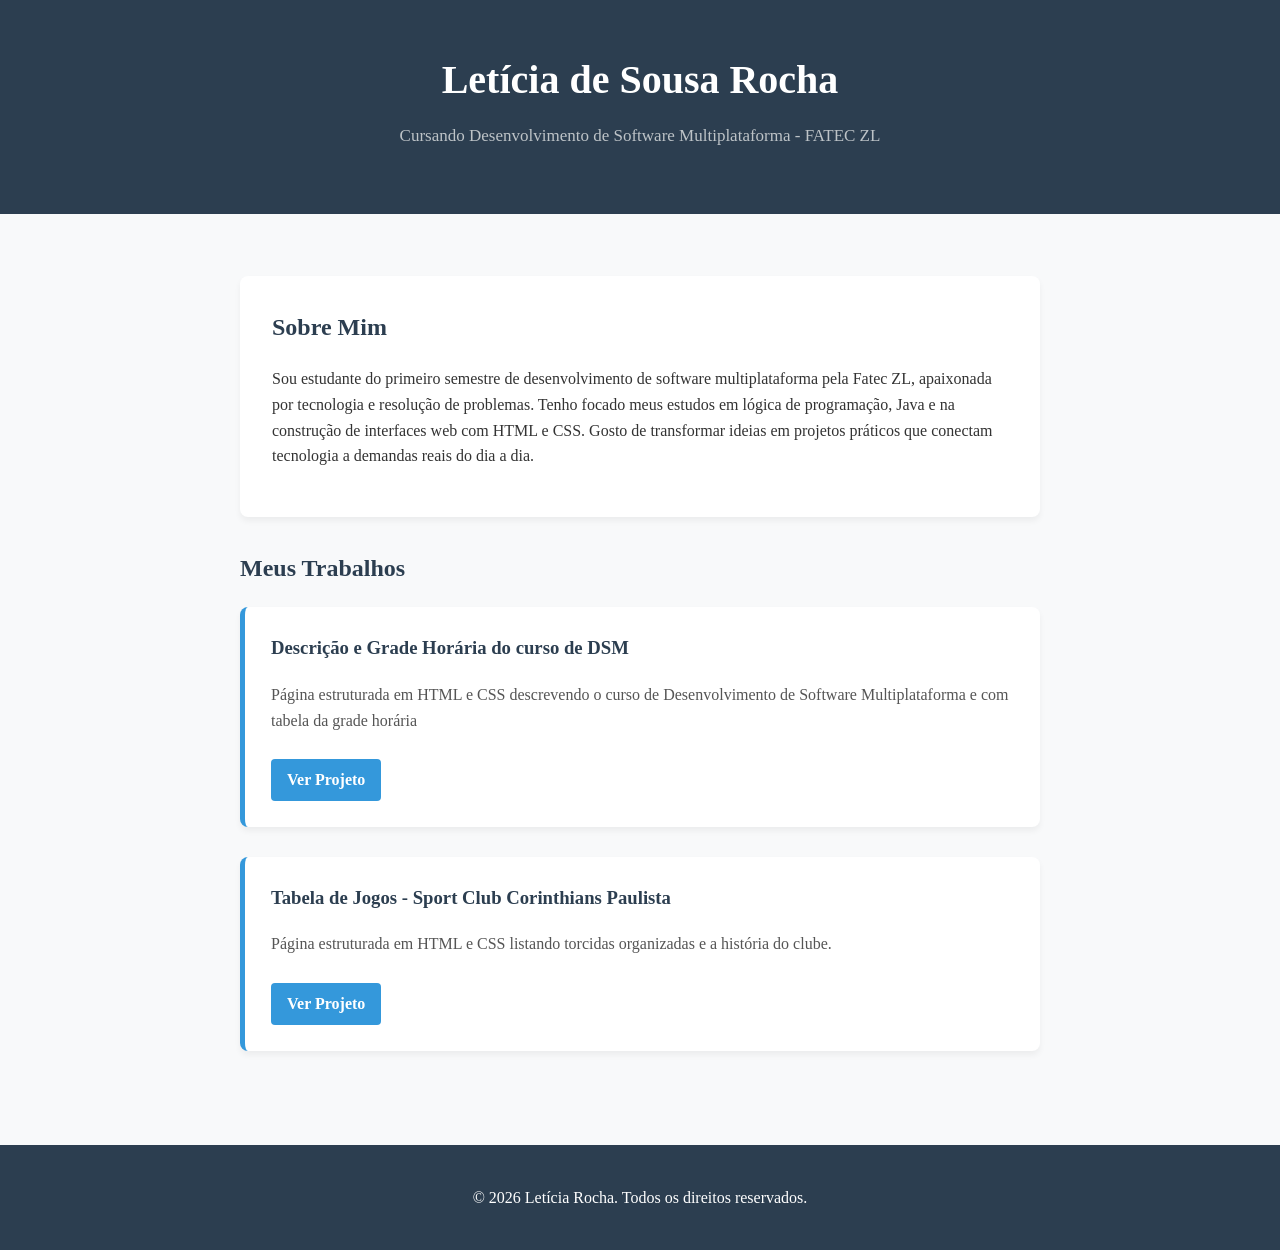
==== index.html @ a0756379 "Add files via upload" ====
<!DOCTYPE html>
<html lang="pt-BR">
<head>
    <meta charset="UTF-8">
    <meta name="viewport" content="width=device-width, initial-scale=1.0">
    <link rel="stylesheet" href="style.css">
    <title>Portfólio | Leticia Rocha</title>
  
</head>

<body>

    <header>
        <h1>Letícia de Sousa Rocha</h1>
        <p>Cursando Desenvolvimento de Software Multiplataforma - FATEC ZL</p>
    </header>

    <main class="container">
        
        <section class="sobre">
            <h2>Sobre Mim</h2>
            <p>Sou estudante do primeiro semestre de desenvolvimento de software multiplataforma pela Fatec ZL, apaixonada por tecnologia e resolução de problemas. Tenho focado meus estudos em lógica de programação, Java e na construção de interfaces web com HTML e CSS. Gosto de transformar ideias em projetos práticos que conectam tecnologia a demandas reais do dia a dia.</p>
        </section>

        <section class="projetos">
            <h2>Meus Trabalhos</h2>
            
            <div class="grid-projetos">

                <div class="projeto-card">
                    <h3>Descrição e Grade Horária do curso de DSM</h3>
                    <p>Página estruturada em HTML e CSS descrevendo o curso de Desenvolvimento de Software Multiplataforma e com tabela da grade horária</p>
                    <a href="horarios_dsm/Site_fatec/index.html" class="link-projeto" target="_blank">Ver Projeto</a>
                </div>

                <div class="projeto-card">
                    <h3>Tabela de Jogos - Sport Club Corinthians Paulista</h3>
                    <p>Página estruturada em HTML e CSS listando torcidas organizadas e a história do clube.</p>
                    <a href="tabela_corinthians/index.html" class="link-projeto" target="_blank">Ver Projeto</a>
                </div>
            </div>
        </section>

    </main>

    <footer>
        <p>&copy; 2026 Letícia Rocha. Todos os direitos reservados.</p>
    </footer>

</body>
</html>
---- style.css ----
body {
            font-family: 'Segoe UI', Tahoma;
            margin: 0;
            padding: 0;
            background-color: #f8f9fa;
            color: #333;
            line-height: 1.6;
        }


        header {
            background-color: #2c3e50;
            color: #ffffff;
            padding: 48px 16px;
            text-align: center;
        }

        header h1 {
            margin: 0;
            font-size: 2.5rem;
        }

        header p {
            font-size: 17px;
            margin-top: 10px;
            color: #bdc3c7;
        }

        .container {
            max-width: 800px;
            margin: 0 auto;
            padding: 62px 16px;
        }

        .sobre {
            background: #ffffff;
            padding: 32px;
            border-radius: 8px;
            box-shadow: 0 4px 6px rgba(0, 0, 0, 0.05);
            margin-bottom: 32px;
        }

        .sobre h2 {
            margin-top: 0;
            color: #2c3e50;

        }

        .projetos h2 {
            color: #2c3e50;
            margin-bottom: 20px;
        }

        .grid-projetos {
            display: flex;
            flex-direction: column;
            gap: 30px;
        }

        .projeto-card {
            background: #ffffff;
            padding: 26px;
            border-radius: 8px;
            box-shadow: 0 4px 6px rgba(0, 0, 0, 0.05);
            border-left: 5px solid #3498db;
            transition: transform 0.2s ease;
        }

        .projeto-card:hover {
            transform: translateY(-3px);
        }

        .projeto-card h3 {
            margin-top: 0;
            color: #2c3e50;
        }

        .projeto-card p {
            color: #555;
        }



        .link-projeto {
            display: inline-block;
            margin-top: 10px;
            padding: 8px 16px;
            background-color: #3498db;
            color: #ffffff;
            text-decoration: none;
            border-radius: 4px;
            font-weight: bold;
            transition: background 0.3s;
        }

        .link-projeto:hover {
            background-color: #2980b9;
        }

        footer {
            text-align: center;
            padding: 1.5rem;
            background-color: #2c3e50;
            color: white;
            margin-top: 32px;
        }
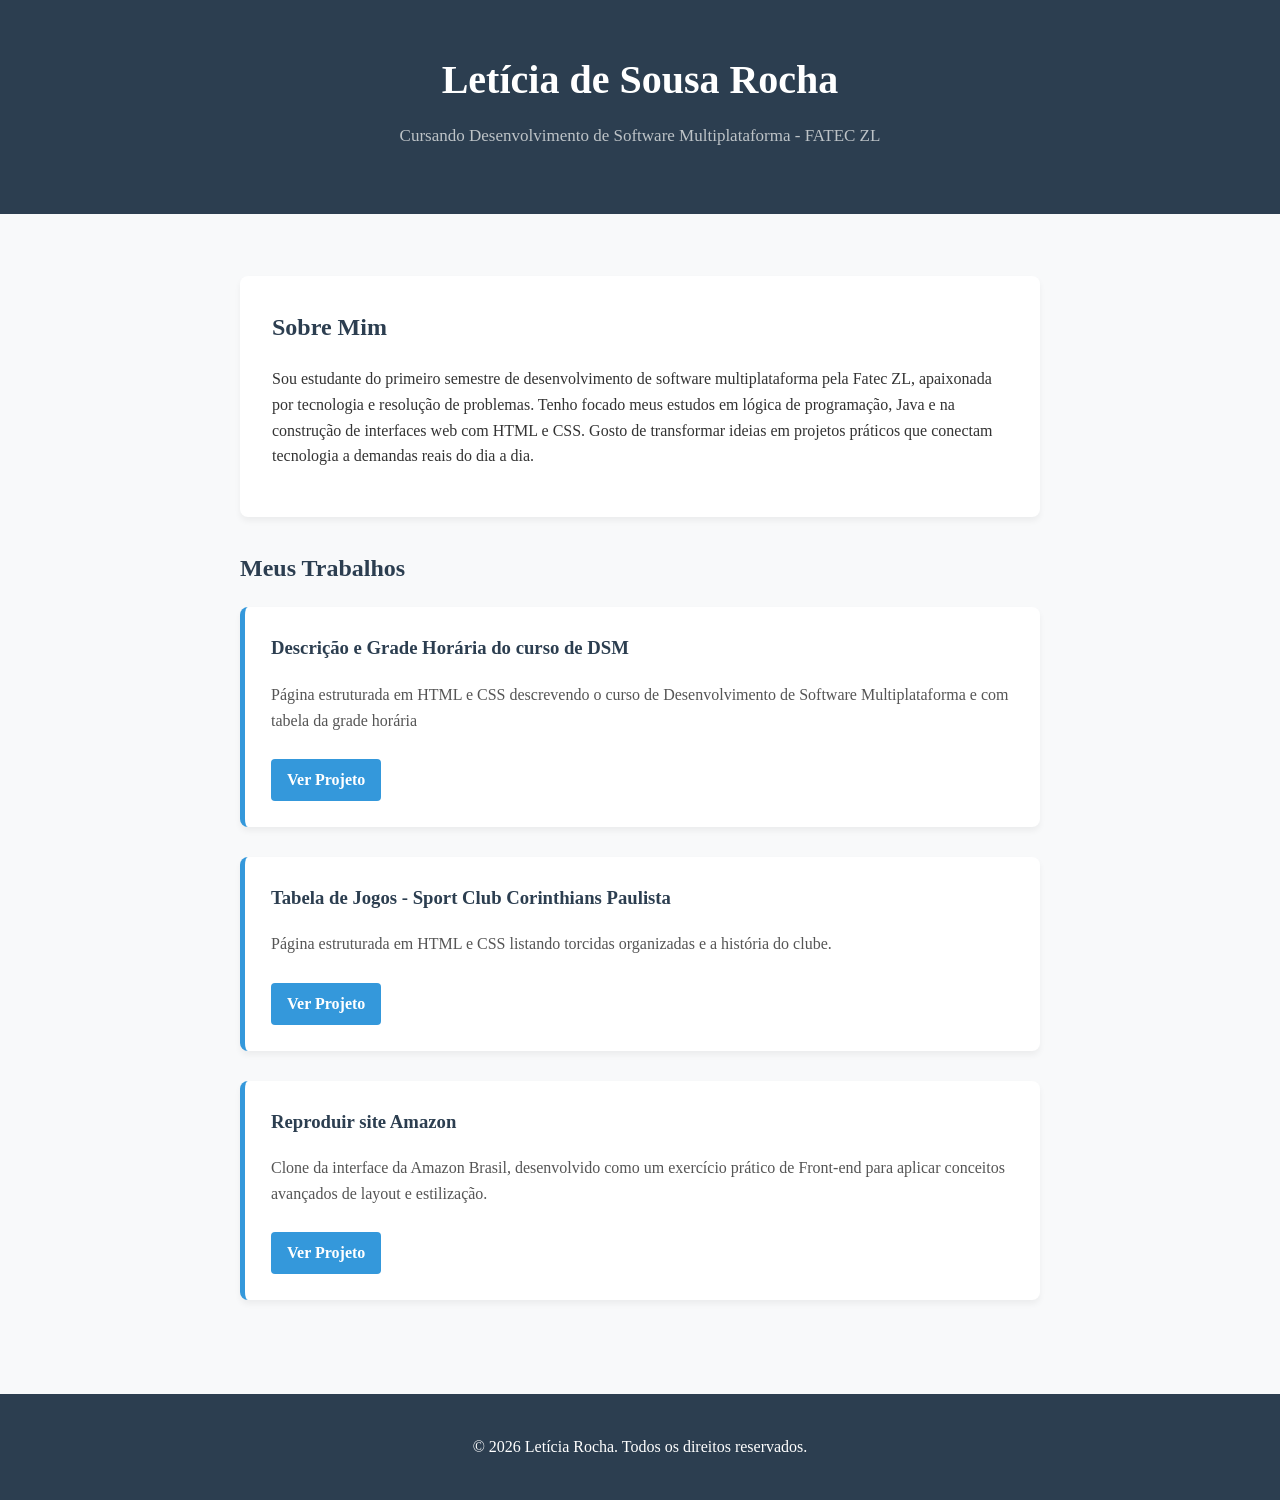
==== commit f3982e98: "Add files via upload" ====
--- a/index.html
+++ b/index.html
@@ -39,6 +39,12 @@
                     <p>Página estruturada em HTML e CSS listando torcidas organizadas e a história do clube.</p>
                     <a href="tabela_corinthians/index.html" class="link-projeto" target="_blank">Ver Projeto</a>
                 </div>
+
+                  <div class="projeto-card">
+                    <h3>Reproduir site Amazon</h3>
+                    <p>Clone da interface da Amazon Brasil, desenvolvido como um exercício prático de Front-end para aplicar conceitos avançados de layout e estilização.</p>
+                    <a href="Reproduir Amazon.html" class="link-projeto" target="_blank">Ver Projeto</a>
+                </div>
             </div>
         </section>
 
